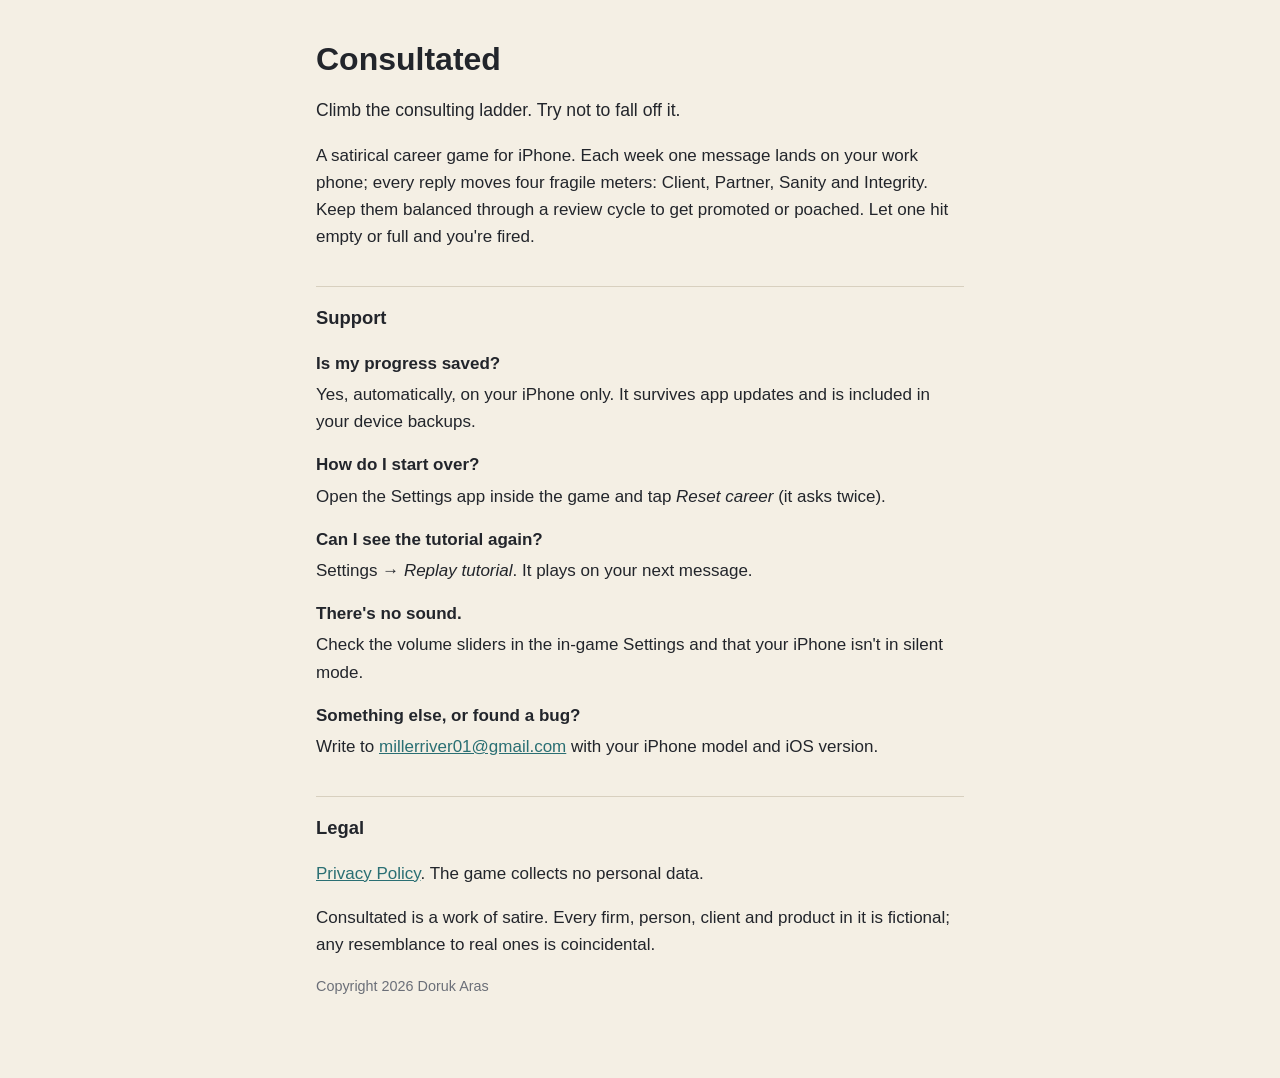
==== index.html @ 5e14bba3 "Consultated support page and privacy policy Co-Authored-By: Claude Opus 5.5 <noreply@anthropic.com>" ====
<!doctype html>
<html lang="en">
<head>
<meta charset="utf-8">
<meta name="viewport" content="width=device-width, initial-scale=1">
<title>Consultated Support</title>
<link rel="stylesheet" href="style.css">
</head>
<body>
<main>
  <h1>Consultated</h1>
  <p class="lead">Climb the consulting ladder. Try not to fall off it.</p>
  <p>A satirical career game for iPhone. Each week one message lands on your work phone; every reply moves four fragile meters: Client, Partner, Sanity and Integrity. Keep them balanced through a review cycle to get promoted or poached. Let one hit empty or full and you're fired.</p>

  <h2>Support</h2>
  <dl>
    <dt>Is my progress saved?</dt>
    <dd>Yes, automatically, on your iPhone only. It survives app updates and is included in your device backups.</dd>
    <dt>How do I start over?</dt>
    <dd>Open the Settings app inside the game and tap <em>Reset career</em> (it asks twice).</dd>
    <dt>Can I see the tutorial again?</dt>
    <dd>Settings → <em>Replay tutorial</em>. It plays on your next message.</dd>
    <dt>There's no sound.</dt>
    <dd>Check the volume sliders in the in-game Settings and that your iPhone isn't in silent mode.</dd>
    <dt>Something else, or found a bug?</dt>
    <dd>Write to <a href="mailto:millerriver01@gmail.com">millerriver01@gmail.com</a> with your iPhone model and iOS version.</dd>
  </dl>

  <h2>Legal</h2>
  <p><a href="privacy.html">Privacy Policy</a>. The game collects no personal data.</p>
  <p>Consultated is a work of satire. Every firm, person, client and product in it is fictional; any resemblance to real ones is coincidental.</p>
  <p class="meta">Copyright 2026 Doruk Aras</p>
</main>
</body>
</html>
---- style.css ----
:root {
  --bg: #f4efe4;
  --ink: #22252b;
  --muted: #6b6f78;
  --accent: #2a6f73;
  --rule: #d8d0bf;
}
@media (prefers-color-scheme: dark) {
  :root {
    --bg: #1b1d22;
    --ink: #ebe6da;
    --muted: #9da1aa;
    --accent: #6fc1c4;
    --rule: #33363d;
  }
}
* { box-sizing: border-box; }
body {
  margin: 0;
  background: var(--bg);
  color: var(--ink);
  font: 17px/1.6 -apple-system, BlinkMacSystemFont, "Segoe UI", Roboto, sans-serif;
}
main { max-width: 680px; margin: 0 auto; padding: 40px 16px 64px; }
h1 { font-size: 2rem; line-height: 1.2; margin: 0 0 8px; }
h2 { font-size: 1.15rem; margin: 36px 0 8px; padding-top: 16px; border-top: 1px solid var(--rule); }
a { color: var(--accent); }
.lead { font-size: 1.1rem; }
.meta, .crumb { color: var(--muted); font-size: 0.9rem; margin: 0 0 16px; }
dt { font-weight: 600; margin-top: 16px; }
dd { margin: 4px 0 0; }
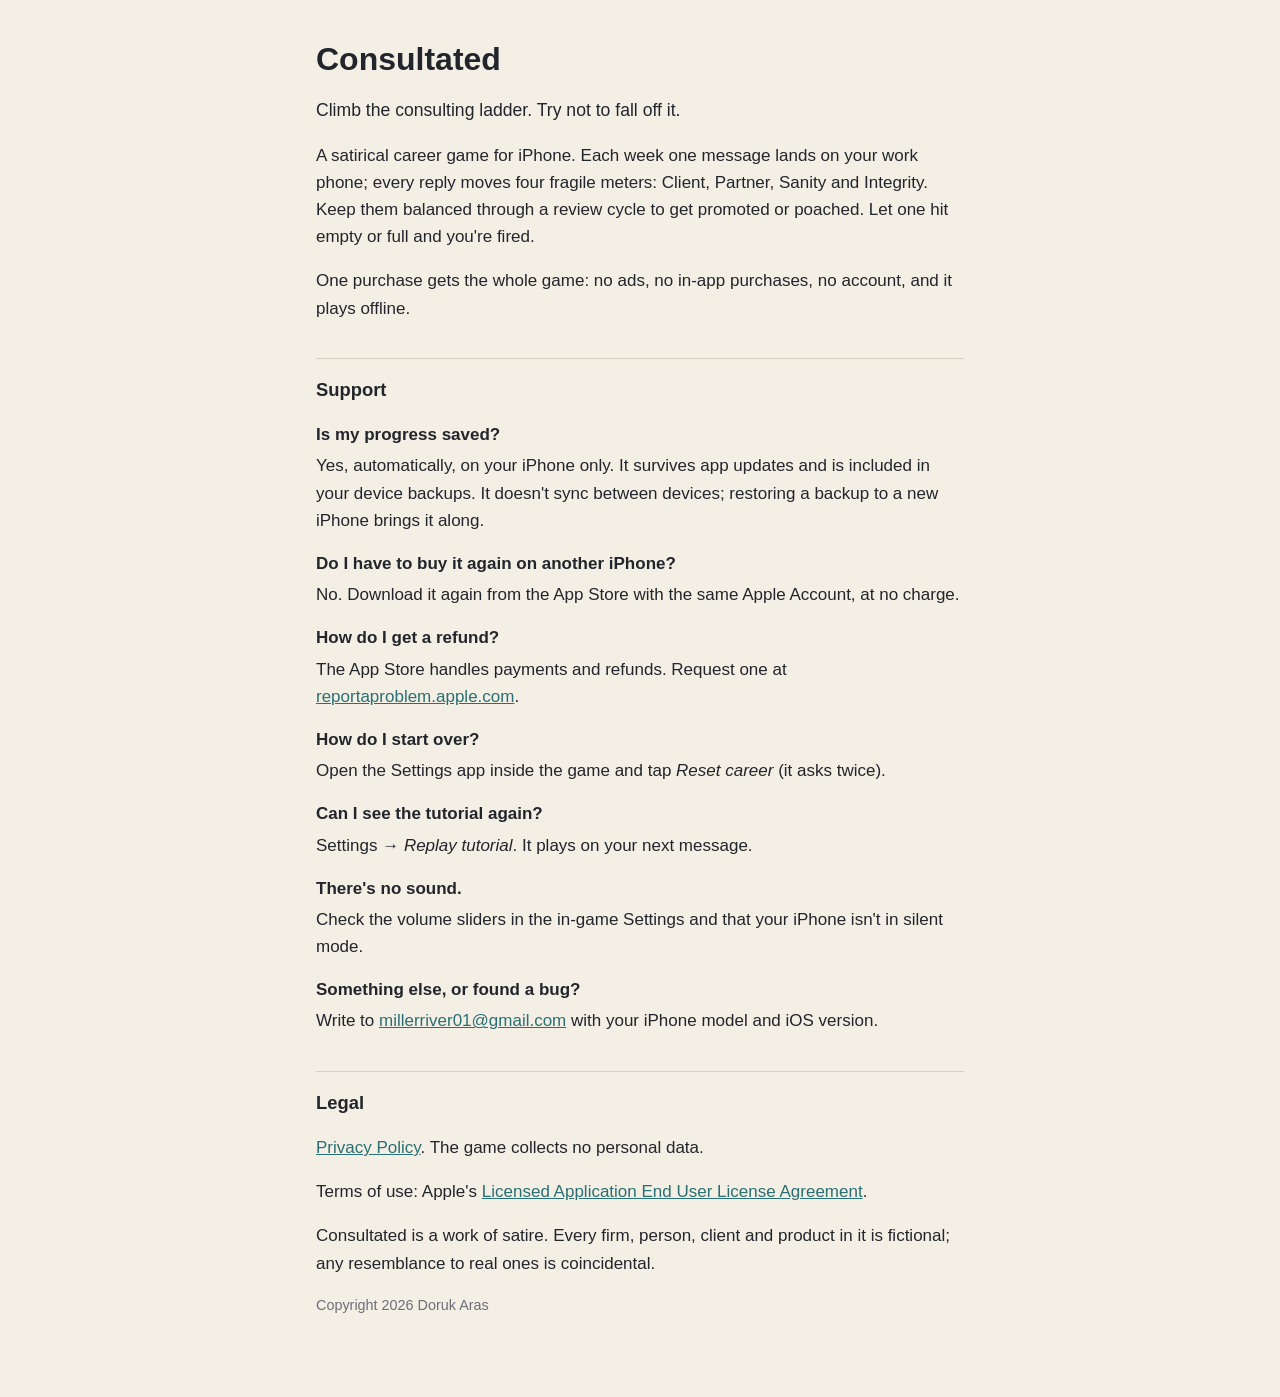
==== commit dff9339b: "Support pages for the paid release: purchases, refunds, terms of use Co-Authored-By: Claude Opus 5.5" ====
--- a/index.html
+++ b/index.html
@@ -12,10 +12,16 @@
   <p class="lead">Climb the consulting ladder. Try not to fall off it.</p>
   <p>A satirical career game for iPhone. Each week one message lands on your work phone; every reply moves four fragile meters: Client, Partner, Sanity and Integrity. Keep them balanced through a review cycle to get promoted or poached. Let one hit empty or full and you're fired.</p>
 
+  <p>One purchase gets the whole game: no ads, no in-app purchases, no account, and it plays offline.</p>
+
   <h2>Support</h2>
   <dl>
     <dt>Is my progress saved?</dt>
-    <dd>Yes, automatically, on your iPhone only. It survives app updates and is included in your device backups.</dd>
+    <dd>Yes, automatically, on your iPhone only. It survives app updates and is included in your device backups. It doesn't sync between devices; restoring a backup to a new iPhone brings it along.</dd>
+    <dt>Do I have to buy it again on another iPhone?</dt>
+    <dd>No. Download it again from the App Store with the same Apple Account, at no charge.</dd>
+    <dt>How do I get a refund?</dt>
+    <dd>The App Store handles payments and refunds. Request one at <a href="https://reportaproblem.apple.com">reportaproblem.apple.com</a>.</dd>
     <dt>How do I start over?</dt>
     <dd>Open the Settings app inside the game and tap <em>Reset career</em> (it asks twice).</dd>
     <dt>Can I see the tutorial again?</dt>
@@ -28,6 +34,7 @@
 
   <h2>Legal</h2>
   <p><a href="privacy.html">Privacy Policy</a>. The game collects no personal data.</p>
+  <p>Terms of use: Apple's <a href="https://www.apple.com/legal/internet-services/itunes/dev/stdeula/">Licensed Application End User License Agreement</a>.</p>
   <p>Consultated is a work of satire. Every firm, person, client and product in it is fictional; any resemblance to real ones is coincidental.</p>
   <p class="meta">Copyright 2026 Doruk Aras</p>
 </main>
